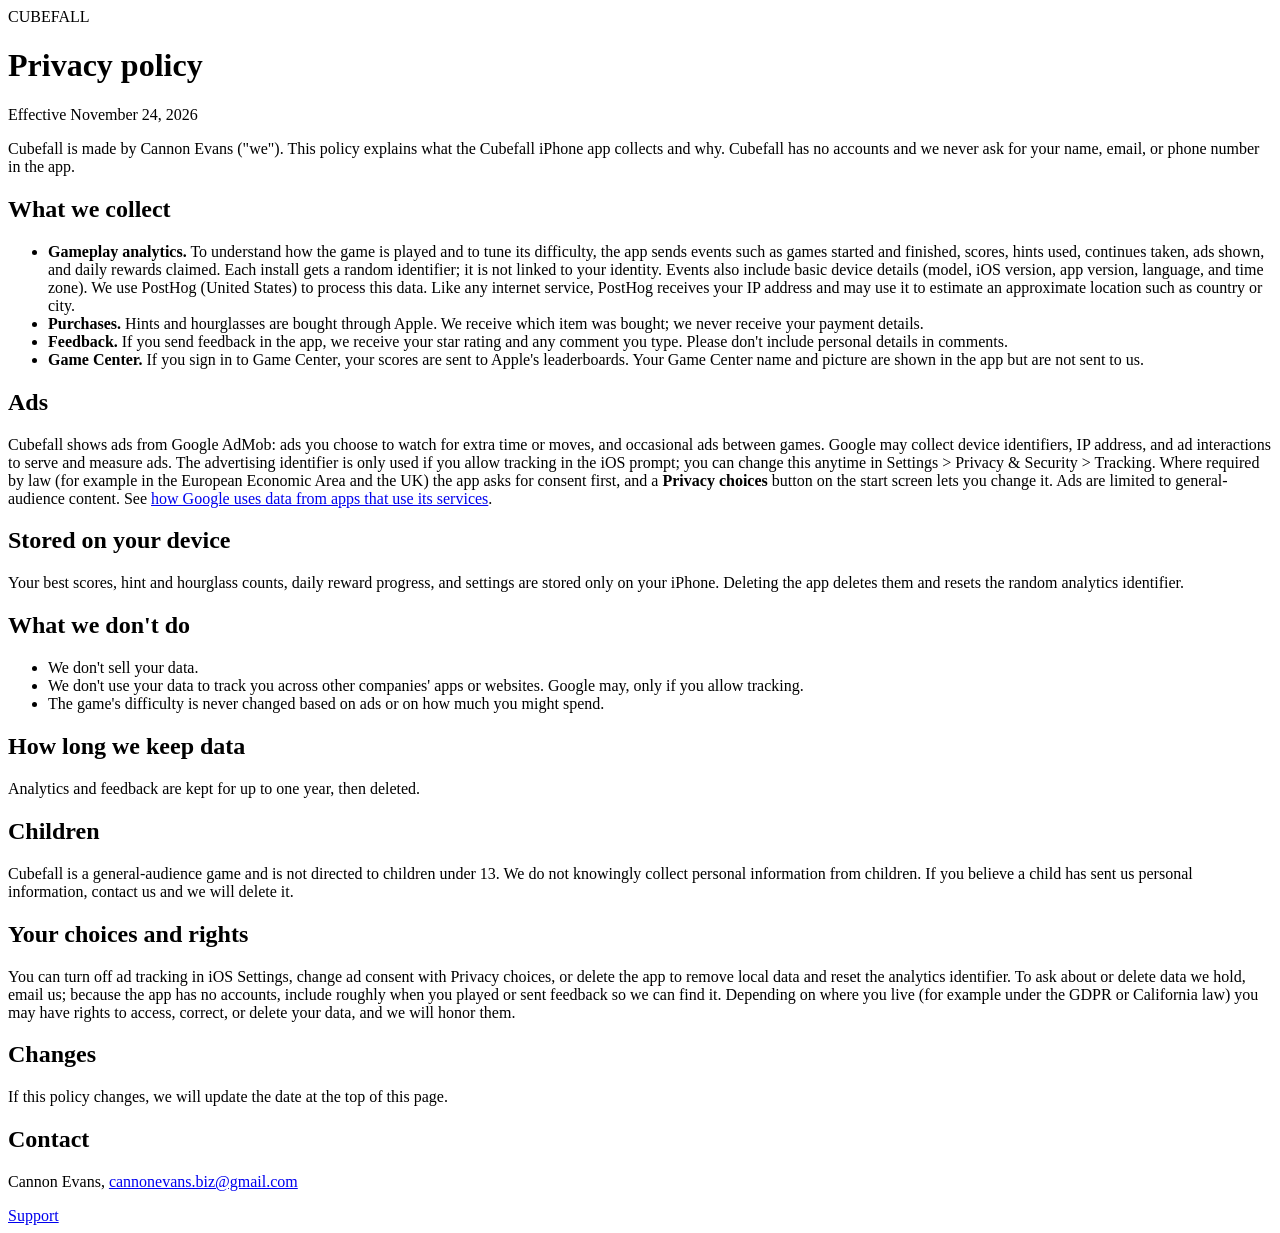
==== privacy.html @ 4bc7b8f6 "Add privacy.html" ====
<!doctype html>
<html lang="en"><head><meta charset="utf-8"><meta name="viewport" content="width=device-width, initial-scale=1">
<title>Cubefall privacy policy</title><link rel="stylesheet" href="style.css"></head>
<body><main>
<div class="tiles" aria-hidden="true"><span>C</span><span>U</span><span>B</span><span>E</span><span>F</span><span>A</span><span>L</span><span>L</span></div>
<h1>Privacy policy</h1>
<p class="date">Effective November 24, 2026</p>
<p>Cubefall is made by Cannon Evans ("we"). This policy explains what the Cubefall iPhone app collects and why. Cubefall has no accounts and we never ask for your name, email, or phone number in the app.</p>

<h2>What we collect</h2>
<ul>
<li><strong>Gameplay analytics.</strong> To understand how the game is played and to tune its difficulty, the app sends events such as games started and finished, scores, hints used, continues taken, ads shown, and daily rewards claimed. Each install gets a random identifier; it is not linked to your identity. Events also include basic device details (model, iOS version, app version, language, and time zone). We use PostHog (United States) to process this data. Like any internet service, PostHog receives your IP address and may use it to estimate an approximate location such as country or city.</li>
<li><strong>Purchases.</strong> Hints and hourglasses are bought through Apple. We receive which item was bought; we never receive your payment details.</li>
<li><strong>Feedback.</strong> If you send feedback in the app, we receive your star rating and any comment you type. Please don't include personal details in comments.</li>
<li><strong>Game Center.</strong> If you sign in to Game Center, your scores are sent to Apple's leaderboards. Your Game Center name and picture are shown in the app but are not sent to us.</li>
</ul>

<h2>Ads</h2>
<p>Cubefall shows ads from Google AdMob: ads you choose to watch for extra time or moves, and occasional ads between games. Google may collect device identifiers, IP address, and ad interactions to serve and measure ads. The advertising identifier is only used if you allow tracking in the iOS prompt; you can change this anytime in Settings &gt; Privacy &amp; Security &gt; Tracking. Where required by law (for example in the European Economic Area and the UK) the app asks for consent first, and a <strong>Privacy choices</strong> button on the start screen lets you change it. Ads are limited to general-audience content. See <a href="https://policies.google.com/technologies/partner-sites">how Google uses data from apps that use its services</a>.</p>

<h2>Stored on your device</h2>
<p>Your best scores, hint and hourglass counts, daily reward progress, and settings are stored only on your iPhone. Deleting the app deletes them and resets the random analytics identifier.</p>

<h2>What we don't do</h2>
<ul>
<li>We don't sell your data.</li>
<li>We don't use your data to track you across other companies' apps or websites. Google may, only if you allow tracking.</li>
<li>The game's difficulty is never changed based on ads or on how much you might spend.</li>
</ul>

<h2>How long we keep data</h2>
<p>Analytics and feedback are kept for up to one year, then deleted.</p>

<h2>Children</h2>
<p>Cubefall is a general-audience game and is not directed to children under 13. We do not knowingly collect personal information from children. If you believe a child has sent us personal information, contact us and we will delete it.</p>

<h2>Your choices and rights</h2>
<p>You can turn off ad tracking in iOS Settings, change ad consent with Privacy choices, or delete the app to remove local data and reset the analytics identifier. To ask about or delete data we hold, email us; because the app has no accounts, include roughly when you played or sent feedback so we can find it. Depending on where you live (for example under the GDPR or California law) you may have rights to access, correct, or delete your data, and we will honor them.</p>

<h2>Changes</h2>
<p>If this policy changes, we will update the date at the top of this page.</p>

<h2>Contact</h2>
<p>Cannon Evans, <a href="mailto:cannonevans.biz@gmail.com">cannonevans.biz@gmail.com</a></p>

<nav><a href="index.html">Support</a></nav>
</main></body></html>
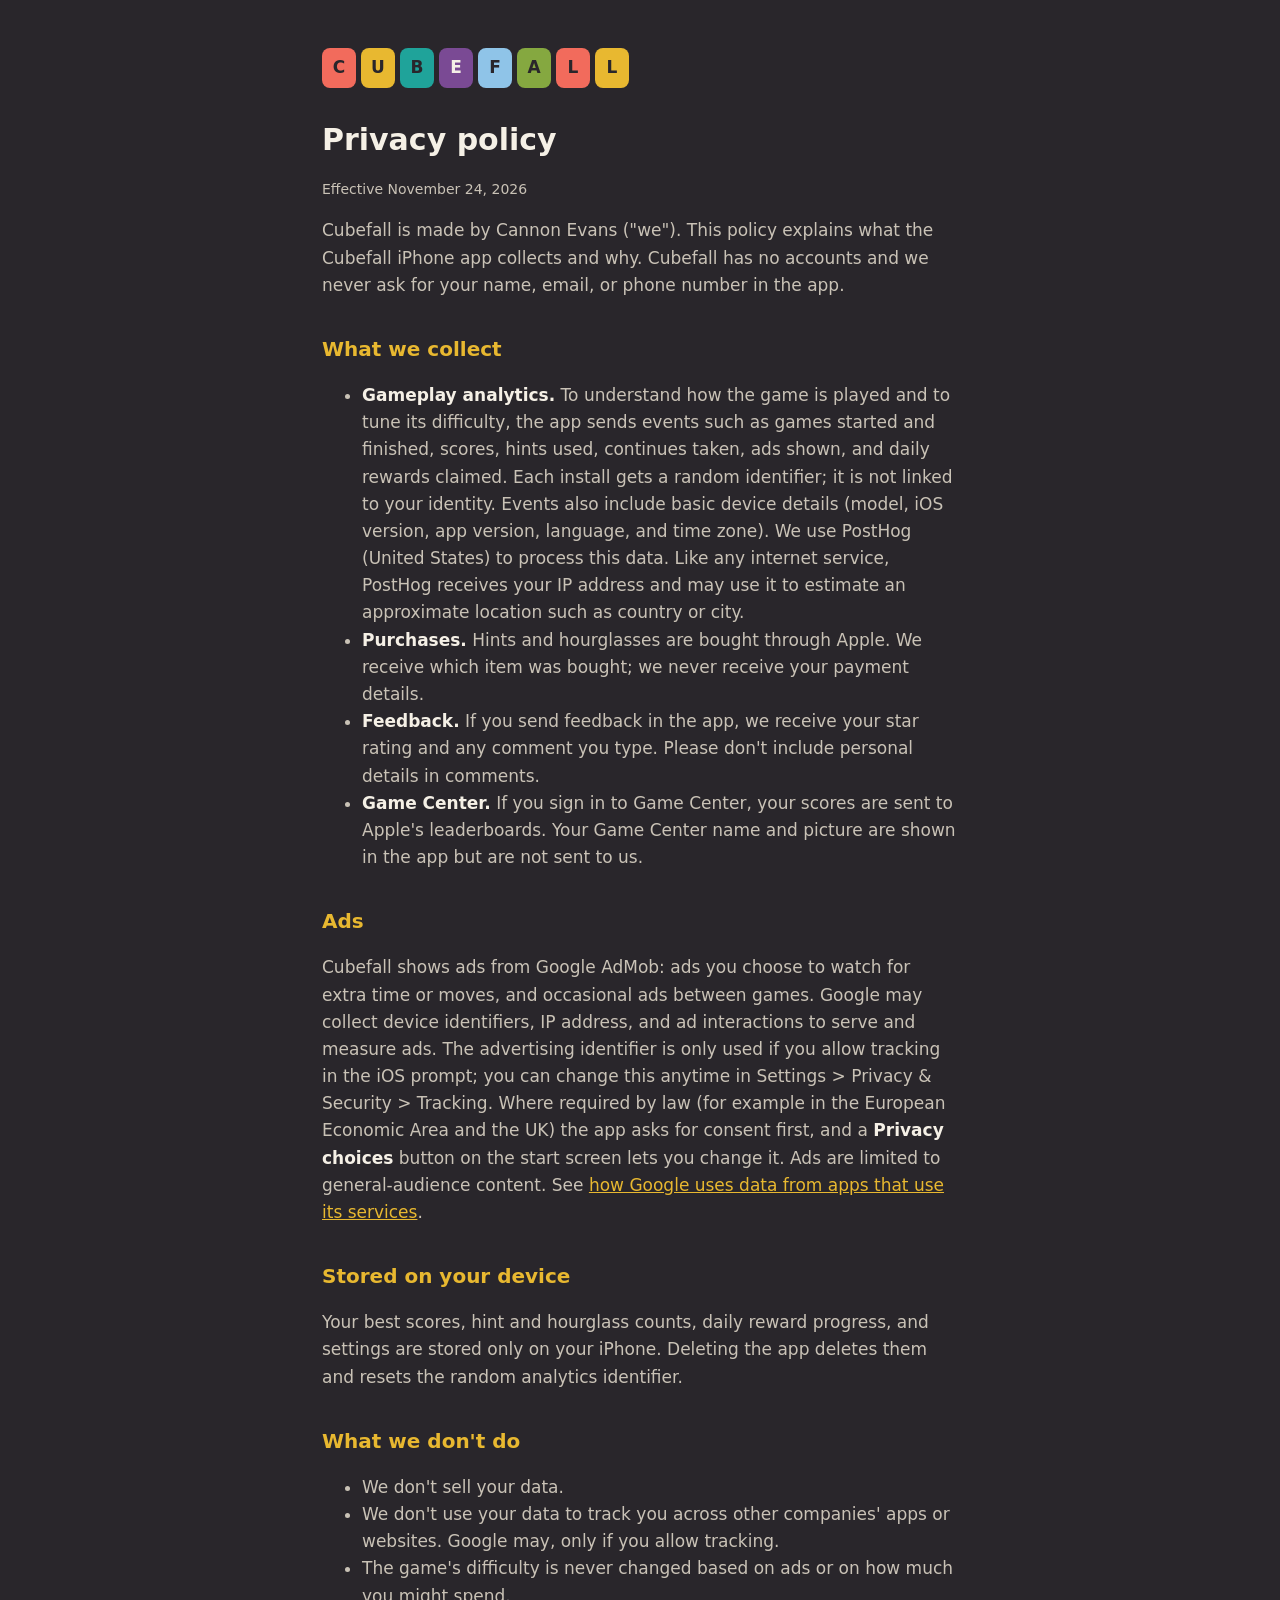
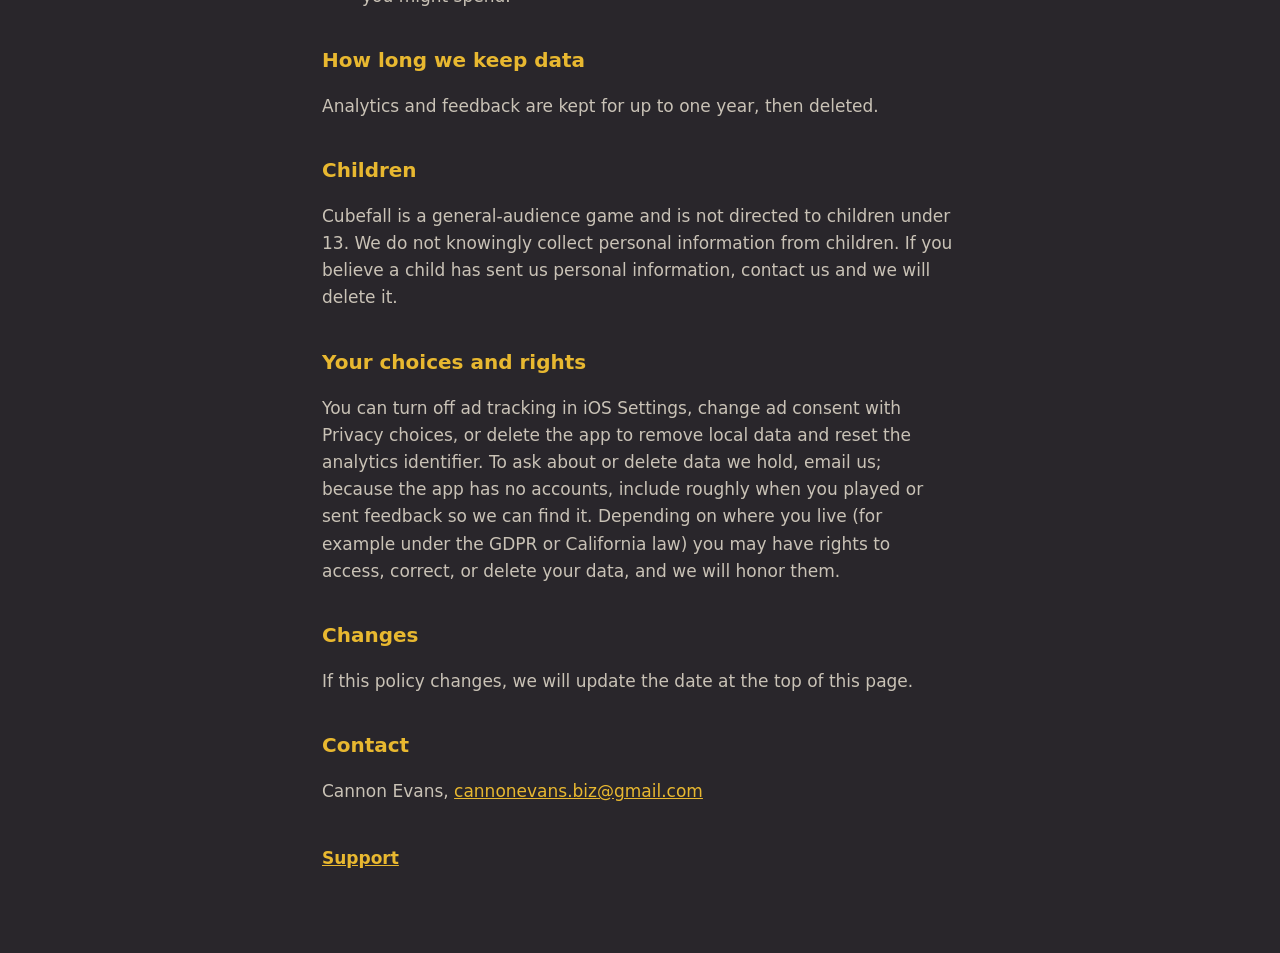
==== commit d1bba176: "Add tab icon to privacy.html" ====
--- a/privacy.html
+++ b/privacy.html
@@ -1,6 +1,6 @@
 <!doctype html>
 <html lang="en"><head><meta charset="utf-8"><meta name="viewport" content="width=device-width, initial-scale=1">
-<title>Cubefall privacy policy</title><link rel="stylesheet" href="style.css"></head>
+<title>Cubefall privacy policy</title><link rel="icon" href="data:image/svg+xml,%3Csvg xmlns=%27http://www.w3.org/2000/svg%27 viewBox=%270 0 16 16%27%3E%3Crect width=%2716%27 height=%2716%27 rx=%274%27 fill=%27%23f26b5c%27/%3E%3C/svg%3E"><link rel="stylesheet" href="style.css"></head>
 <body><main>
 <div class="tiles" aria-hidden="true"><span>C</span><span>U</span><span>B</span><span>E</span><span>F</span><span>A</span><span>L</span><span>L</span></div>
 <h1>Privacy policy</h1>
--- a/style.css
+++ b/style.css
@@ -0,0 +1,14 @@
+:root { --paper: #29262b; --ink: #f5f0e6; --muted: #c9c2b6; --coral: #f26b5c; --mustard: #e8b830; --teal: #1fa39a; }
+* { box-sizing: border-box; }
+body { margin: 0; background: var(--paper); color: var(--ink); font: 17px/1.6 ui-rounded, "SF Pro Rounded", system-ui, sans-serif; }
+main { max-width: 680px; margin: 0 auto; padding: 48px 22px 80px; }
+.tiles { display: flex; gap: 5px; margin-bottom: 28px; }
+.tiles span { width: 34px; height: 40px; display: grid; place-items: center; border-radius: 8px; font-weight: 900; color: var(--paper); }
+.tiles span:nth-child(6n+1) { background: #f26b5c; } .tiles span:nth-child(6n+2) { background: #e8b830; }
+.tiles span:nth-child(6n+3) { background: #1fa39a; } .tiles span:nth-child(6n+4) { background: #7a4a94; color: var(--ink); }
+.tiles span:nth-child(6n+5) { background: #8fc4e8; } .tiles span:nth-child(6n) { background: #85a840; }
+h1 { font-size: 30px; margin: 0 0 6px; } h2 { font-size: 20px; margin: 34px 0 8px; color: var(--mustard); }
+p, li { color: var(--muted); } strong { color: var(--ink); }
+a { color: var(--mustard); }
+nav { margin-top: 40px; display: flex; gap: 18px; font-weight: 700; }
+.date { font-size: 14px; color: var(--muted); }
